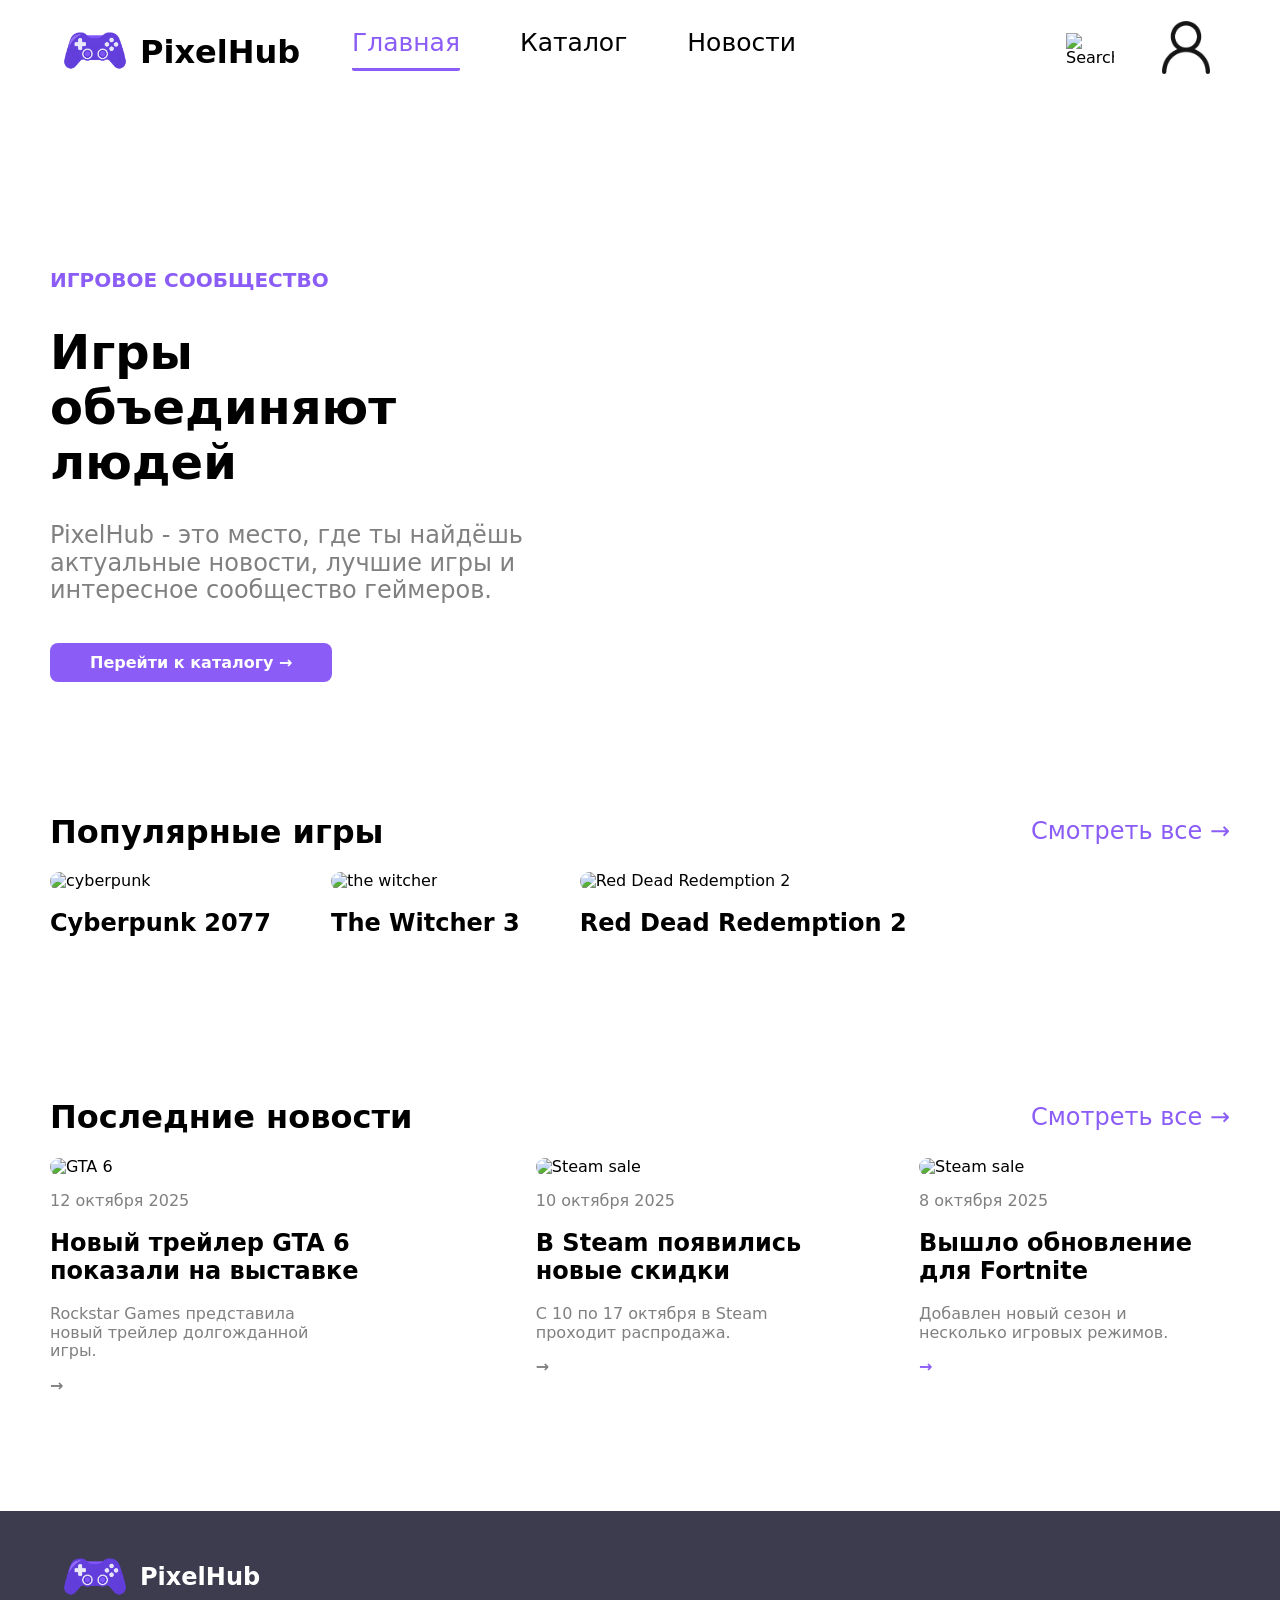
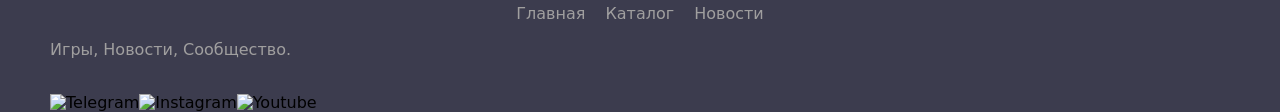
==== index.html @ 5f03616b "18.10 v3" ====
<!doctype html>
<html lang="en">
  <head>
    <meta charset="UTF-8" />
    <meta name="viewport" content="width=device-width, initial-scale=1.0" />
    <link
      rel="stylesheet"
      href="https://cdnjs.cloudflare.com/ajax/libs/modern-normalize/3.0.1/modern-normalize.min.css"
    />
    <link rel="stylesheet" href="./pages/css/link.css" />
    <link rel="shortcut icon" href="./images/logo.ico" type="image/x-icon" />
    <title>PixelHub</title>
  </head>
  <body>
    <header class="container">
      <div class="all-nav">
        <div class="logo">
          <a href="./index.html">
            <img src="./images/logo.png" alt="PixelHub" width="90" />
          </a>
          <a href="./index.html"><h1>PixelHub</h1></a>
        </div>
        <div class="nav-bar">
          <nav>
            <a href="./index.html" class="current-page">Главная</a>
            <a href="./pages/catalog.html">Каталог</a>
            <a href="./pages/news.html">Новости</a>
          </nav>
        </div>
        <div class="nav-bar-right">
          <img
            src="https://images.icon-icons.com/1856/PNG/512/search_117564.png"
            alt="Search"
            width="48px"
          />
          <a href="">
            <img src="../images/user.png" alt="Profile" width="48px" />
          </a>
        </div>
      </div>
    </header>
    <main class="container">
      <div class="hero">
        <p class="game-community">Игровое сообщество</p>
        <h1 class="title">Игры объединяют людей</h1>
        <p class="sub-title">
          PixelHub - это место, где ты найдёшь актуальные новости, лучшие игры и
          интересное сообщество геймеров.
        </p>

        <a href="./catalog.html" class="catalog-button">Перейти к каталогу →</a>
      </div>
      <div class="popular-games">
        <div class="games-title">
          <h1>Популярные игры</h1>
          <a href="./catalog.html">Смотреть все →</a>
        </div>

        <div class="games">
          <div class="cyber-punk">
            <img
              src="https://deadline.com/wp-content/uploads/2026/10/Cyberpunk-2077.jpg"
              alt="cyberpunk"
              width="550px"
            />
            <h2>Cyberpunk 2077</h2>
          </div>
          <div class="the-witcher">
            <img
              src="https://www.psu.com/wp/wp-content/uploads/2020/09/The-Witcher-3-Wild-Hunt-PS4-Wallpaper-1920x1080_31.png"
              alt="the witcher"
              width="550px"
            />
            <h2>The Witcher 3</h2>
          </div>

          <div class="rdr">
            <img
              src="https://wallpapercat.com/w/full/2/6/4/656-3840x2160-desktop-4k-red-dead-redemption-background.jpg"
              alt="Red Dead Redemption 2"
              width="550px"
            />
            <h2>Red Dead Redemption 2</h2>
          </div>
        </div>
      </div>

      <div class="last-news">
        <div class="news-title">
          <h1>Последние новости</h1>
          <a href="./news.html">Смотреть все →</a>
        </div>

        <div class="news">
          <div class="gta6">
            <img
              src="https://image.api.playstation.com/vulcan/ap/rnd/202606/1818/1c8e3e304f0bad2d99ffed828ad460ebe5949608cb82a5dd.png"
              alt="GTA 6"
              width="550px"
            />
            <p>12 октября 2025</p>
            <h2>Новый трейлер GTA 6 показали на выставке</h2>
            <p>Rockstar Games представила новый трейлер долгожданной игры.</p>
            <p class="arrow">→</p>
          </div>

          <div class="steam">
            <img
              src="https://encrypted-tbn0.gstatic.com/images?q=tbn:ANd9GcQC2cQRrPMkOICQ9PwVn1W-I6dyR7yd-VlHX6RPs-g5BrCwMHl_UTNmorMy&s=10"
              alt="Steam sale"
              width="550px"
            />
            <p>10 октября 2025</p>
            <h2>В Steam появились новые скидки</h2>
            <p>С 10 по 17 октября в Steam проходит распродажа.</p>
            <p class="arrow">→</p>
          </div>

          <div class="fortnite">
            <img
              src="https://images6.alphacoders.com/903/thumb-1920-903573.jpg"
              alt="Steam sale"
              width="550px"
            />
            <p>8 октября 2025</p>
            <h2>Вышло обновление для Fortnite</h2>
            <p>Добавлен новый сезон и несколько игровых режимов.</p>
            <a class="arrow">→</a>
          </div>
        </div>
      </div>
    </main>
    <footer class="container">
      <div class="logo-footer">
        <a href="./index.html">
          <img src="../images/logo.png" alt="PixelHub" width="90" />
        </a>
        <a href="./index.html"><h1>PixelHub</h1></a>
      </div>
      <p class="footer-sub-title">Игры, Новости, Сообщество.</p>
      <div class="nav-footer">
        <a href="./index.html">Главная</a>
        <a href="./catalog.html">Каталог</a>
        <a href="./news.html">Новости</a>
      </div>
      <div class="socials">
        <div>
          <a href="https://telegram.com">
            <img
              src="https://icons.veryicon.com/png/o/application/awesome-common-free-open-source-icon/telegram-4.png"
              alt="Telegram"
              width="24px"
            />
          </a>
        </div>
        <div>
          <a href="https://Instagram.com">
            <img
              src="https://static.vecteezy.com/system/resources/thumbnails/023/986/885/small/instagram-logo-instagram-logo-transparent-instagram-icon-transparent-free-free-png.png"
              alt="Instagram"
              width="24px"
            />
          </a>
        </div>
        <div>
          <a href="https://youtube.com">
            <img
              src="https://www.icosix.com/uploads/icons/2025/09/youtube-1.png"
              alt="Youtube"
              width="24px"
            />
          </a>
        </div>
      </div>
    </footer>
  </body>
</html>
---- pages/css/link.css ----
@import "./common.css";
@import "./catalog.css";
@import "./main.css";
@import "./news.css";
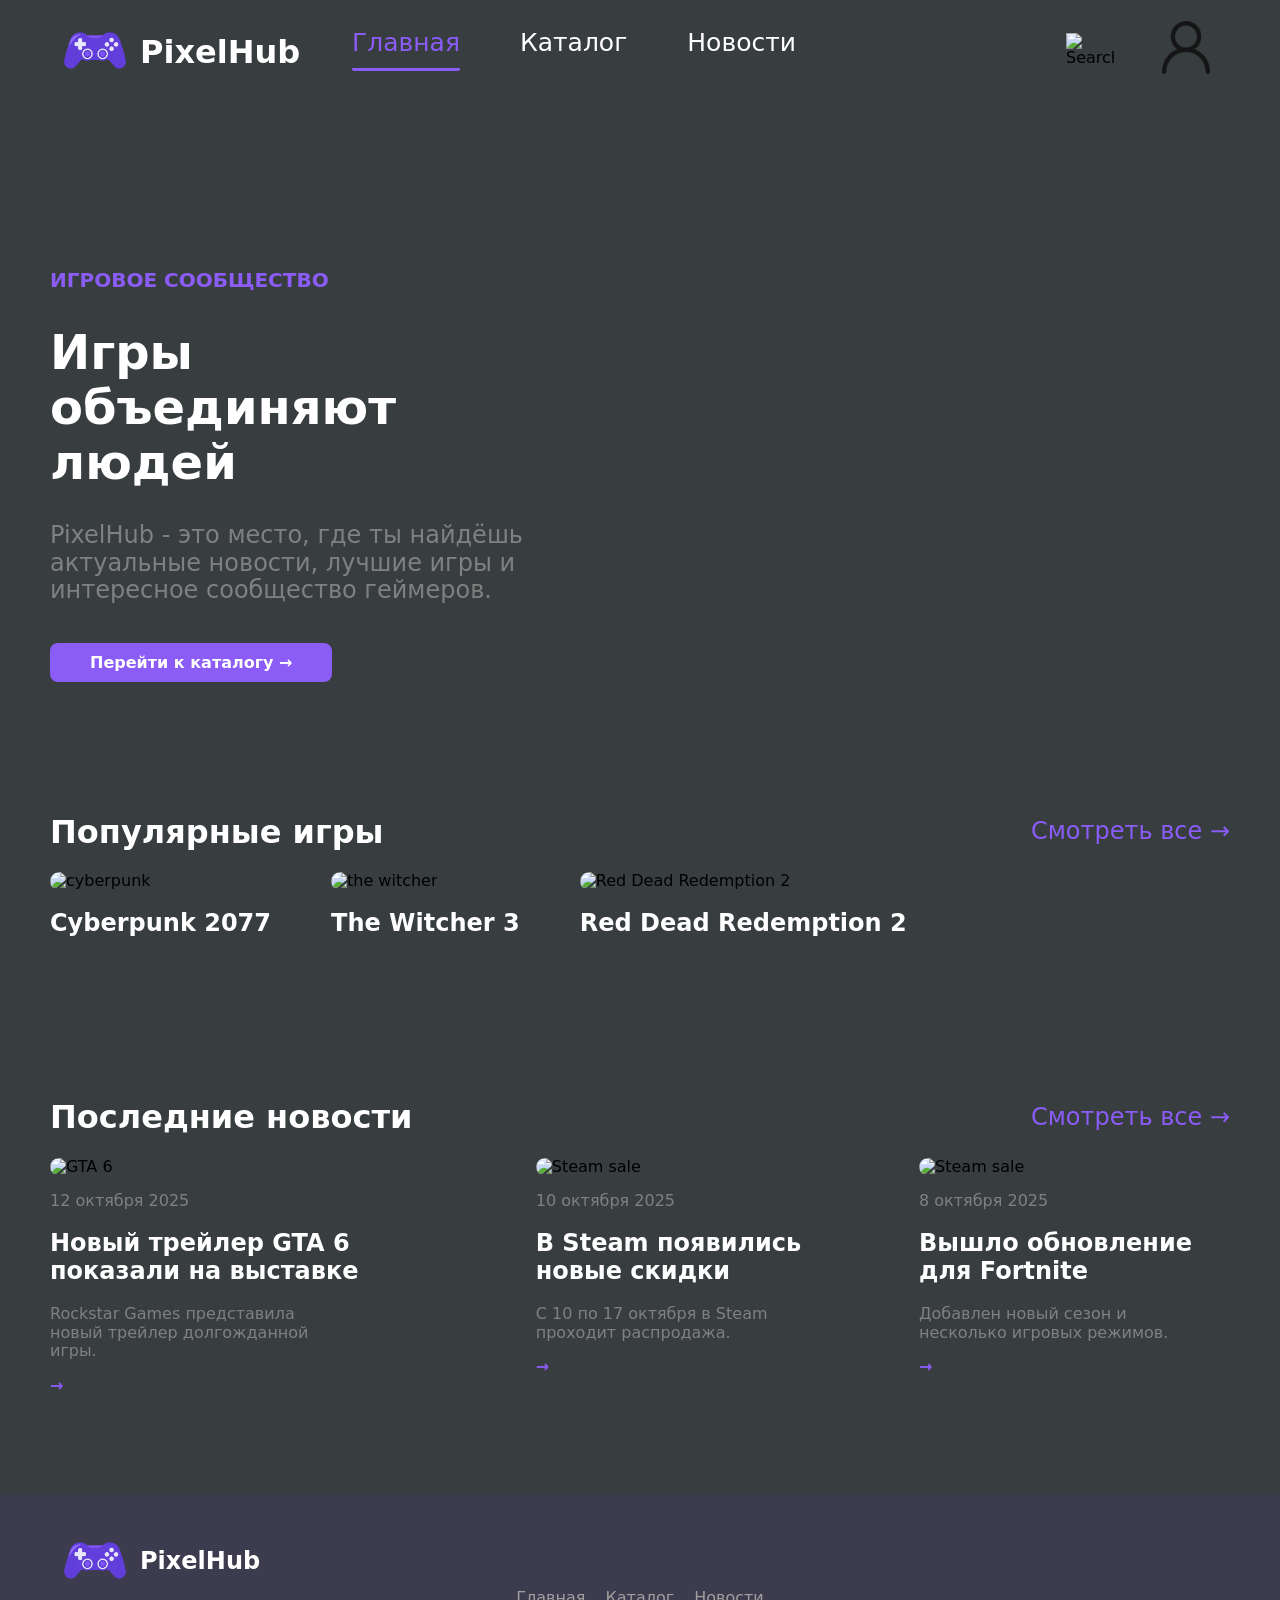
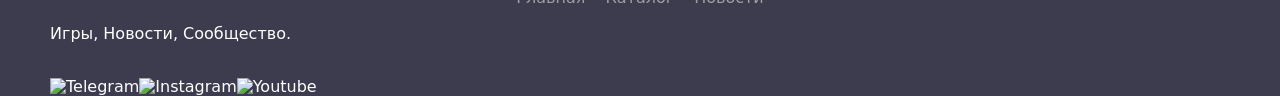
==== commit 970a7b05: "18.10 v5" ====
--- a/index.html
+++ b/index.html
@@ -34,7 +34,7 @@
             width="48px"
           />
           <a href="">
-            <img src="../images/user.png" alt="Profile" width="48px" />
+            <img src="./images/user.png" alt="Profile" width="48px" />
           </a>
         </div>
       </div>
@@ -48,12 +48,14 @@
           интересное сообщество геймеров.
         </p>
 
-        <a href="./catalog.html" class="catalog-button">Перейти к каталогу →</a>
+        <a href="./pages/catalog.html" class="catalog-button"
+          >Перейти к каталогу →</a
+        >
       </div>
       <div class="popular-games">
         <div class="games-title">
           <h1>Популярные игры</h1>
-          <a href="./catalog.html">Смотреть все →</a>
+          <a href="./pages/catalog.html">Смотреть все →</a>
         </div>
 
         <div class="games">
@@ -86,9 +88,9 @@
       </div>
 
       <div class="last-news">
-        <div class="news-title">
+        <div class="news-title-1">
           <h1>Последние новости</h1>
-          <a href="./news.html">Смотреть все →</a>
+          <a href="./pages/news.html">Смотреть все →</a>
         </div>
 
         <div class="news">
@@ -101,7 +103,7 @@
             <p>12 октября 2025</p>
             <h2>Новый трейлер GTA 6 показали на выставке</h2>
             <p>Rockstar Games представила новый трейлер долгожданной игры.</p>
-            <p class="arrow">→</p>
+            <a class="arrow">→</a>
           </div>
 
           <div class="steam">
@@ -113,7 +115,7 @@
             <p>10 октября 2025</p>
             <h2>В Steam появились новые скидки</h2>
             <p>С 10 по 17 октября в Steam проходит распродажа.</p>
-            <p class="arrow">→</p>
+            <a class="arrow">→</a>
           </div>
 
           <div class="fortnite">
@@ -133,19 +135,19 @@
     <footer class="container">
       <div class="logo-footer">
         <a href="./index.html">
-          <img src="../images/logo.png" alt="PixelHub" width="90" />
+          <img src="./images/logo.png" alt="PixelHub" width="90" />
         </a>
         <a href="./index.html"><h1>PixelHub</h1></a>
       </div>
       <p class="footer-sub-title">Игры, Новости, Сообщество.</p>
       <div class="nav-footer">
         <a href="./index.html">Главная</a>
-        <a href="./catalog.html">Каталог</a>
-        <a href="./news.html">Новости</a>
+        <a href="./pages/catalog.html">Каталог</a>
+        <a href="./pages/news.html">Новости</a>
       </div>
       <div class="socials">
         <div>
-          <a href="https://telegram.com">
+          <a href="https://web.telegram.org/a/" target="_blank">
             <img
               src="https://icons.veryicon.com/png/o/application/awesome-common-free-open-source-icon/telegram-4.png"
               alt="Telegram"
@@ -154,7 +156,7 @@
           </a>
         </div>
         <div>
-          <a href="https://Instagram.com">
+          <a href="https://Instagram.com" target="_blank">
             <img
               src="https://static.vecteezy.com/system/resources/thumbnails/023/986/885/small/instagram-logo-instagram-logo-transparent-instagram-icon-transparent-free-free-png.png"
               alt="Instagram"
@@ -163,7 +165,7 @@
           </a>
         </div>
         <div>
-          <a href="https://youtube.com">
+          <a href="https://youtube.com" target="_blank">
             <img
               src="https://www.icosix.com/uploads/icons/2025/09/youtube-1.png"
               alt="Youtube"
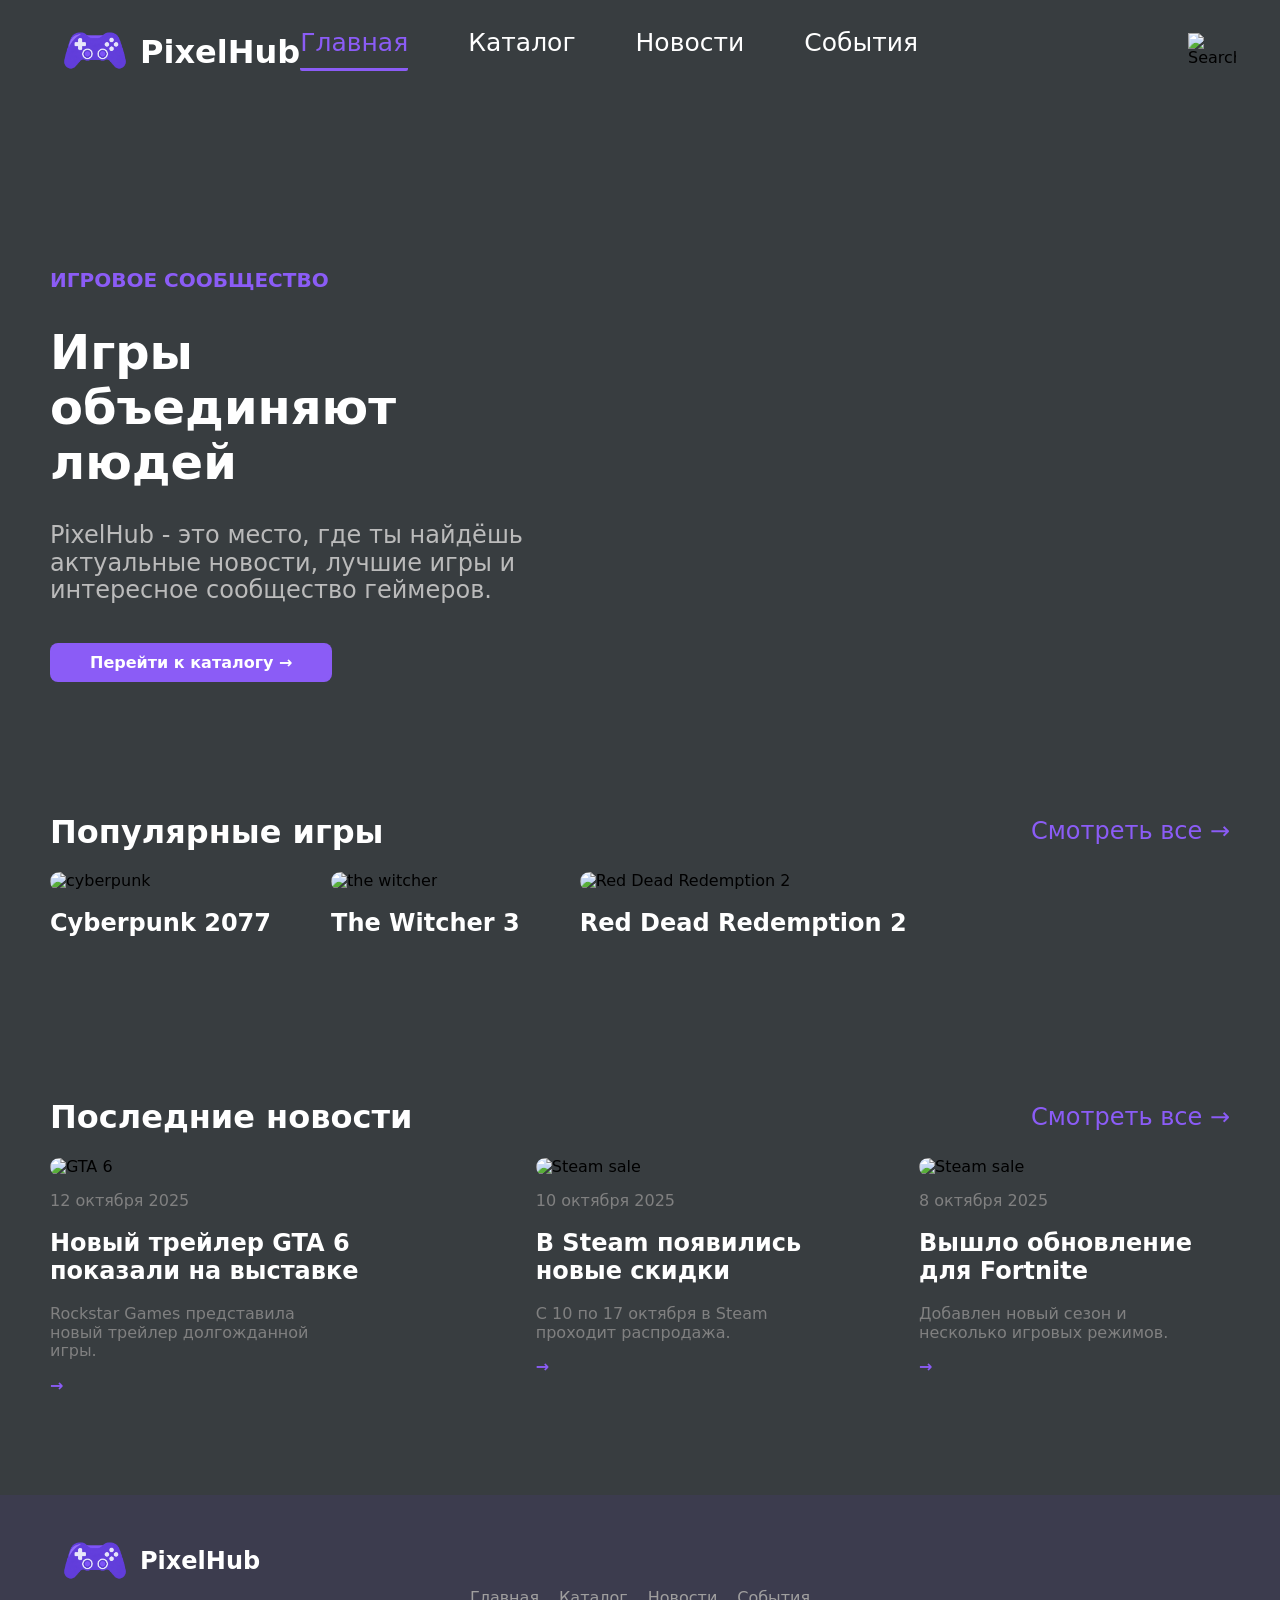
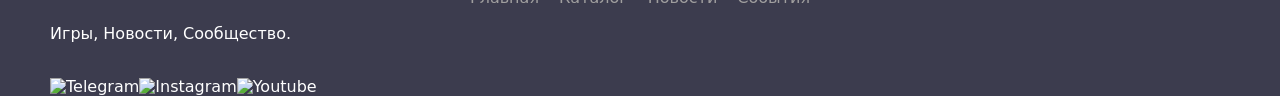
==== commit 298805d3: "19.10 v1" ====
--- a/index.html
+++ b/index.html
@@ -25,6 +25,7 @@
             <a href="./index.html" class="current-page">Главная</a>
             <a href="./pages/catalog.html">Каталог</a>
             <a href="./pages/news.html">Новости</a>
+            <a href="./pages/events.html">События</a>
           </nav>
         </div>
         <div class="nav-bar-right">
@@ -144,6 +145,7 @@
         <a href="./index.html">Главная</a>
         <a href="./pages/catalog.html">Каталог</a>
         <a href="./pages/news.html">Новости</a>
+        <a href="./events.html">События</a>
       </div>
       <div class="socials">
         <div>
--- a/pages/css/link.css
+++ b/pages/css/link.css
@@ -1,4 +1,5 @@
-@import "./common.css";
-@import "./catalog.css";
-@import "./main.css";
-@import "./news.css";
+@import './common.css';
+@import './catalog.css';
+@import './main.css';
+@import './news.css';
+@import './events.css';
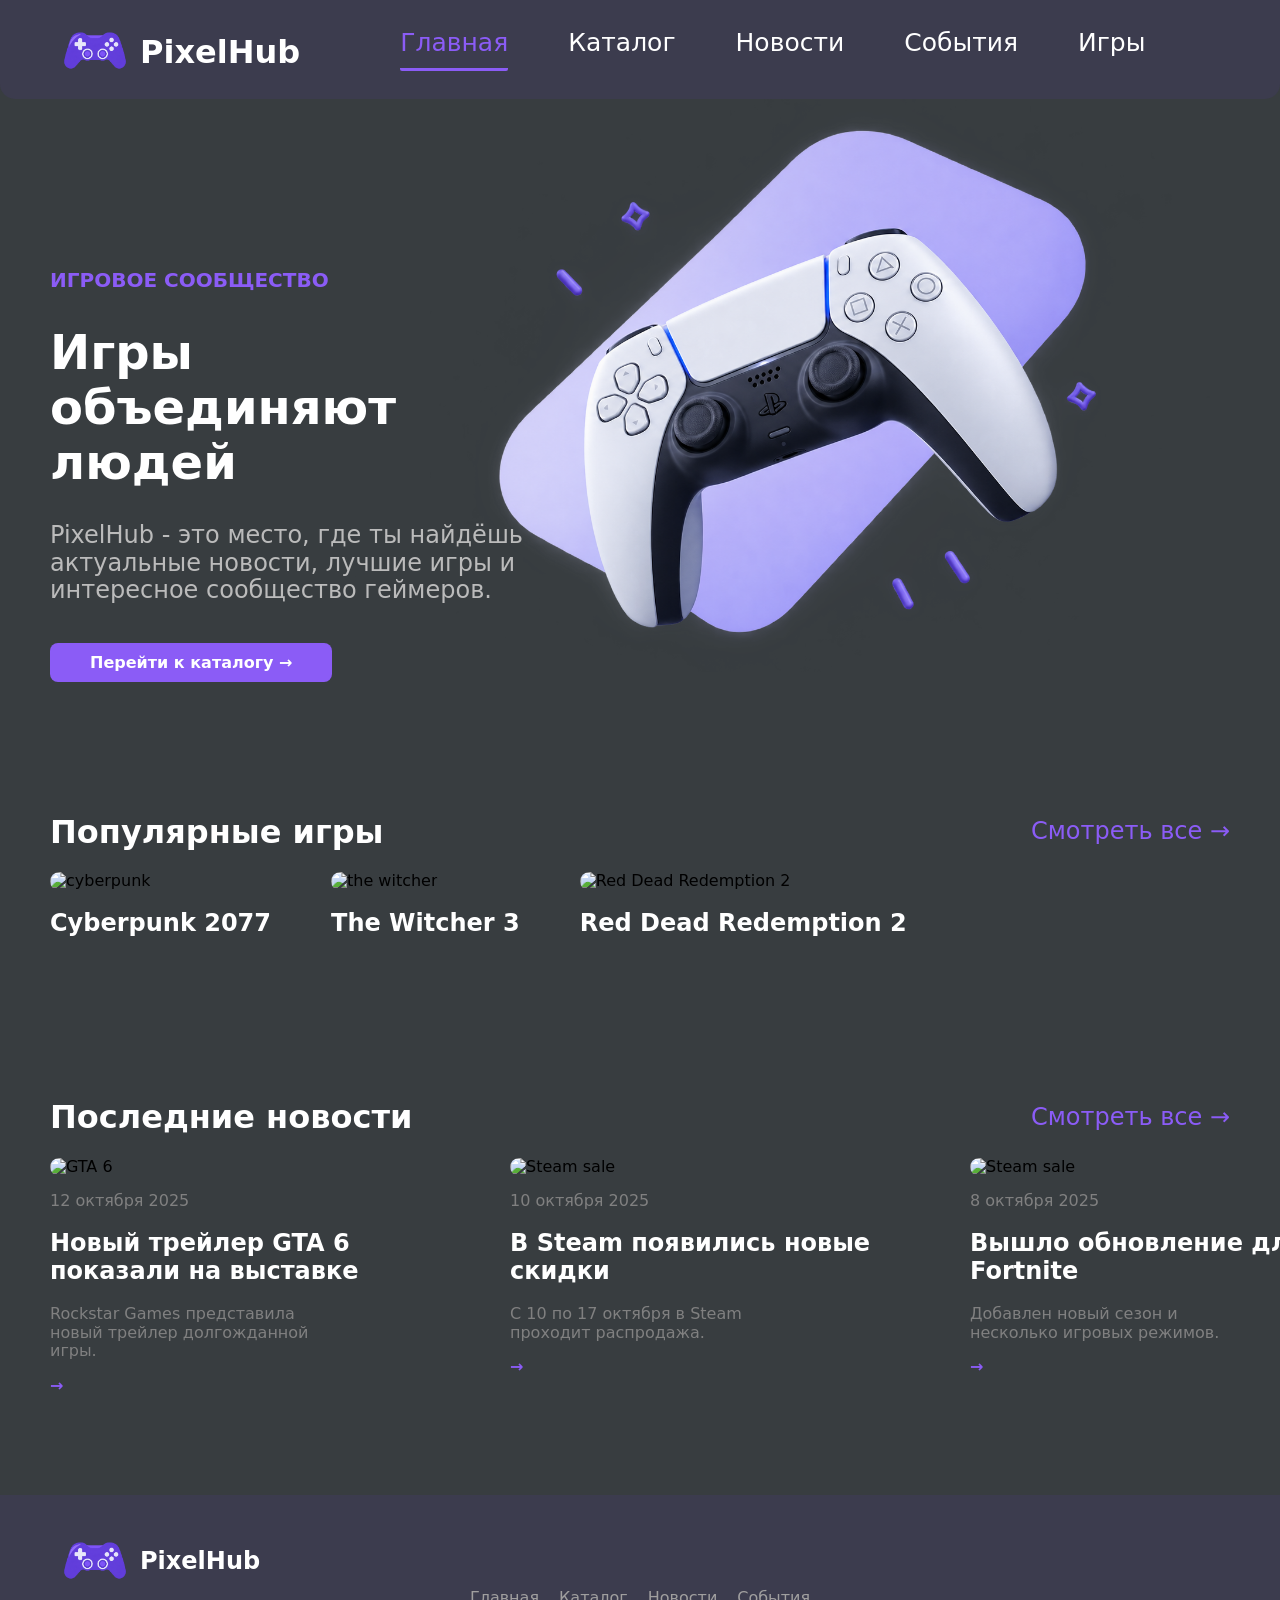
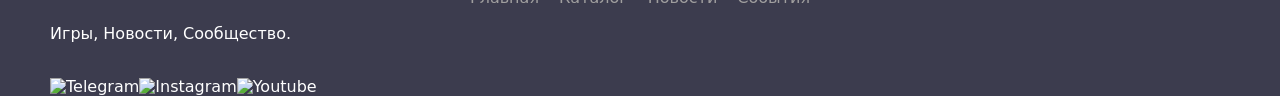
==== commit ba47d611: "22.10" ====
--- a/index.html
+++ b/index.html
@@ -26,6 +26,7 @@
             <a href="./pages/catalog.html">Каталог</a>
             <a href="./pages/news.html">Новости</a>
             <a href="./pages/events.html">События</a>
+            <a href="./pages/indie-games.html">Игры</a>
           </nav>
         </div>
         <div class="nav-bar-right">
@@ -64,7 +65,7 @@
             <img
               src="https://deadline.com/wp-content/uploads/2026/10/Cyberpunk-2077.jpg"
               alt="cyberpunk"
-              width="550px"
+              width="420px"
             />
             <h2>Cyberpunk 2077</h2>
           </div>
@@ -72,7 +73,7 @@
             <img
               src="https://www.psu.com/wp/wp-content/uploads/2020/09/The-Witcher-3-Wild-Hunt-PS4-Wallpaper-1920x1080_31.png"
               alt="the witcher"
-              width="550px"
+              width="420px"
             />
             <h2>The Witcher 3</h2>
           </div>
@@ -81,7 +82,7 @@
             <img
               src="https://wallpapercat.com/w/full/2/6/4/656-3840x2160-desktop-4k-red-dead-redemption-background.jpg"
               alt="Red Dead Redemption 2"
-              width="550px"
+              width="420px"
             />
             <h2>Red Dead Redemption 2</h2>
           </div>
@@ -99,7 +100,7 @@
             <img
               src="https://image.api.playstation.com/vulcan/ap/rnd/202606/1818/1c8e3e304f0bad2d99ffed828ad460ebe5949608cb82a5dd.png"
               alt="GTA 6"
-              width="550px"
+              width="420px"
             />
             <p>12 октября 2025</p>
             <h2>Новый трейлер GTA 6 показали на выставке</h2>
@@ -111,7 +112,7 @@
             <img
               src="https://encrypted-tbn0.gstatic.com/images?q=tbn:ANd9GcQC2cQRrPMkOICQ9PwVn1W-I6dyR7yd-VlHX6RPs-g5BrCwMHl_UTNmorMy&s=10"
               alt="Steam sale"
-              width="550px"
+              width="420px"
             />
             <p>10 октября 2025</p>
             <h2>В Steam появились новые скидки</h2>
@@ -123,7 +124,7 @@
             <img
               src="https://images6.alphacoders.com/903/thumb-1920-903573.jpg"
               alt="Steam sale"
-              width="550px"
+              width="420px"
             />
             <p>8 октября 2025</p>
             <h2>Вышло обновление для Fortnite</h2>
--- a/pages/css/link.css
+++ b/pages/css/link.css
@@ -3,3 +3,5 @@
 @import './main.css';
 @import './news.css';
 @import './events.css';
+@import './games.css';
+@import './indie-games.css';
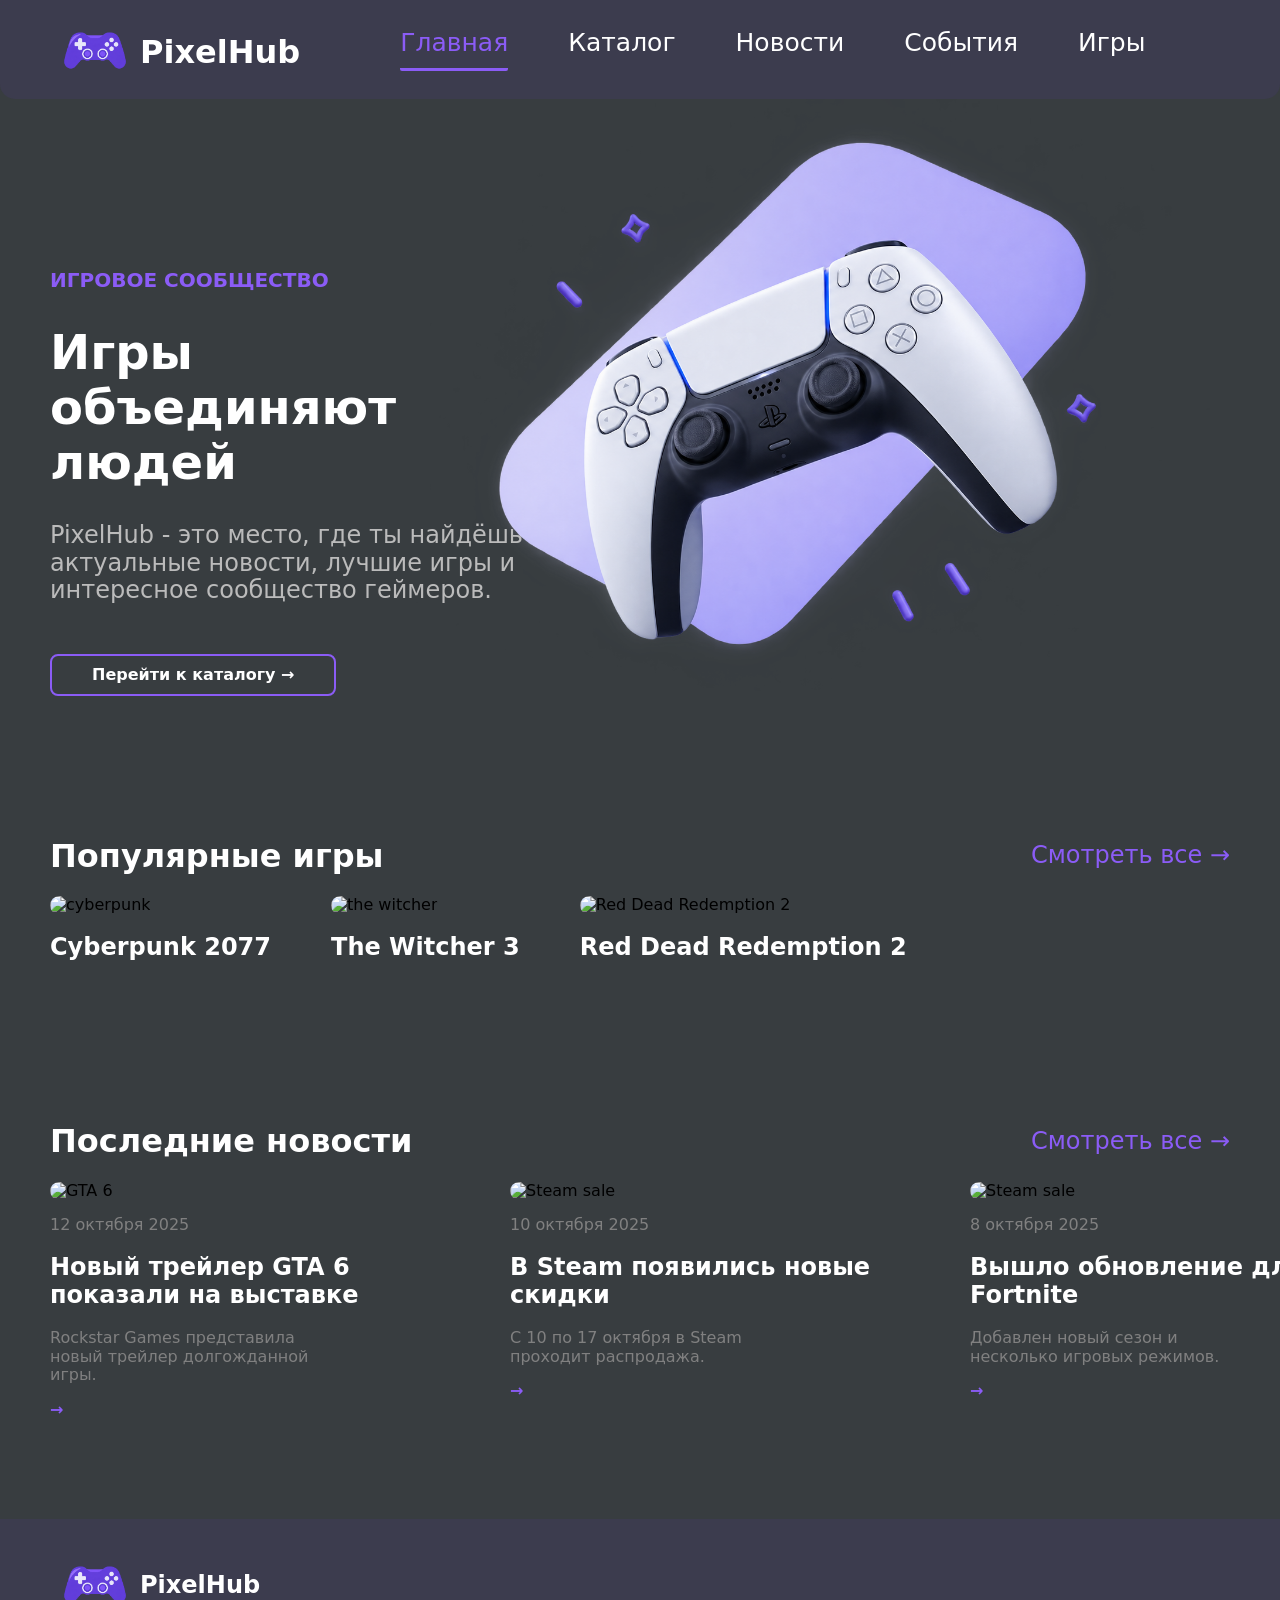
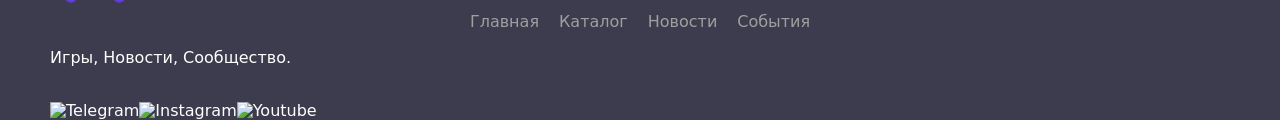
==== commit c678c4b9: "04.11" ====
--- a/index.html
+++ b/index.html
@@ -28,16 +28,6 @@
             <a href="./pages/events.html">События</a>
             <a href="./pages/indie-games.html">Игры</a>
           </nav>
-        </div>
-        <div class="nav-bar-right">
-          <img
-            src="https://images.icon-icons.com/1856/PNG/512/search_117564.png"
-            alt="Search"
-            width="48px"
-          />
-          <a href="">
-            <img src="./images/user.png" alt="Profile" width="48px" />
-          </a>
         </div>
       </div>
     </header>
